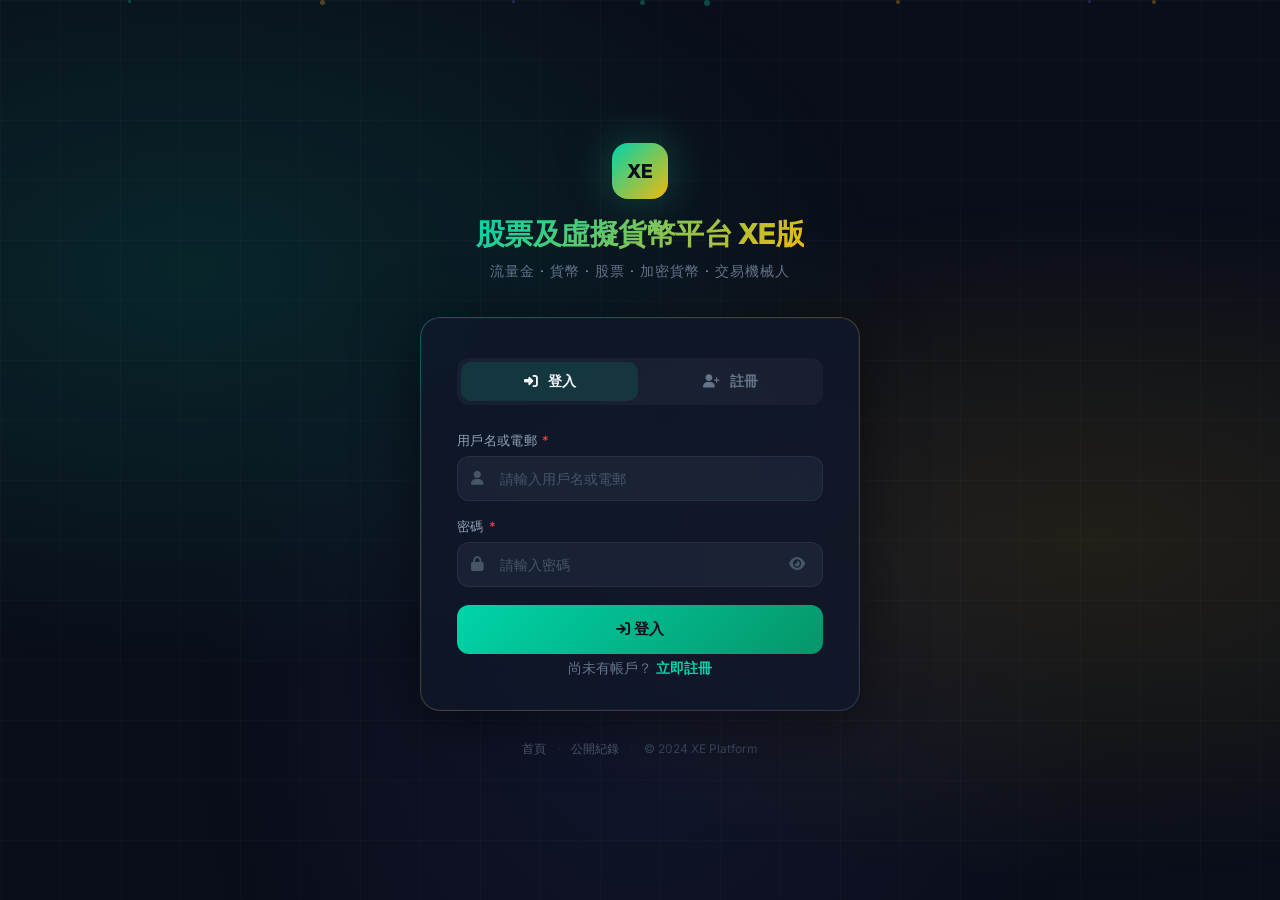
==== frontend/templates/index.html @ 2a048d98 "XE平台 v1.0 - 股票及虛擬貨幣平台" ====
<!DOCTYPE html>
<html lang="zh-HK">
<head>
    <meta charset="UTF-8">
    <meta name="viewport" content="width=device-width, initial-scale=1.0">
    <title>股票及虛擬貨幣平台 XE版 — 登入 / 註冊</title>
    <link rel="stylesheet" href="/static/css/style.css">
    <link rel="stylesheet" href="https://cdnjs.cloudflare.com/ajax/libs/font-awesome/6.5.0/css/all.min.css">
    <link href="https://fonts.googleapis.com/css2?family=Inter:wght@300;400;500;600;700;800&display=swap" rel="stylesheet">
    <style>
        /* ===== Auth Page Overrides ===== */
        * { margin: 0; padding: 0; box-sizing: border-box; }

        body {
            font-family: 'Inter', -apple-system, BlinkMacSystemFont, sans-serif;
            background: #0a0e1a;
            color: #f1f5f9;
            min-height: 100vh;
            display: flex;
            flex-direction: column;
            align-items: center;
            justify-content: center;
            overflow: hidden;
            position: relative;
        }

        body::before {
            content: '';
            position: fixed;
            inset: 0;
            background:
                radial-gradient(ellipse at 15% 30%, rgba(0,212,170,0.12) 0%, transparent 45%),
                radial-gradient(ellipse at 85% 60%, rgba(240,185,11,0.10) 0%, transparent 45%),
                radial-gradient(ellipse at 50% 80%, rgba(99,102,241,0.08) 0%, transparent 50%);
            z-index: 0;
            animation: bgShift 10s ease-in-out infinite alternate;
        }

        @keyframes bgShift {
            0% { opacity: 0.7; transform: scale(1); }
            100% { opacity: 1; transform: scale(1.05); }
        }

        /* Floating particles */
        .particles {
            position: fixed;
            inset: 0;
            z-index: 0;
            pointer-events: none;
            overflow: hidden;
        }

        .particle {
            position: absolute;
            width: 4px;
            height: 4px;
            border-radius: 50%;
            opacity: 0.3;
            animation: floatUp linear infinite;
        }

        .particle:nth-child(1) { left: 10%; width: 3px; height: 3px; background: #00d4aa; animation-duration: 18s; animation-delay: 0s; }
        .particle:nth-child(2) { left: 25%; width: 5px; height: 5px; background: #f0b90b; animation-duration: 22s; animation-delay: 2s; }
        .particle:nth-child(3) { left: 40%; width: 3px; height: 3px; background: #6366f1; animation-duration: 15s; animation-delay: 4s; }
        .particle:nth-child(4) { left: 55%; width: 6px; height: 6px; background: #00d4aa; animation-duration: 20s; animation-delay: 1s; }
        .particle:nth-child(5) { left: 70%; width: 4px; height: 4px; background: #f0b90b; animation-duration: 17s; animation-delay: 3s; }
        .particle:nth-child(6) { left: 85%; width: 3px; height: 3px; background: #6366f1; animation-duration: 25s; animation-delay: 5s; }
        .particle:nth-child(7) { left: 50%; width: 5px; height: 5px; background: #00d4aa; animation-duration: 19s; animation-delay: 6s; }
        .particle:nth-child(8) { left: 90%; width: 4px; height: 4px; background: #f0b90b; animation-duration: 21s; animation-delay: 2.5s; }

        @keyframes floatUp {
            0% { transform: translateY(100vh) scale(0); opacity: 0; }
            10% { opacity: 0.3; }
            90% { opacity: 0.15; }
            100% { transform: translateY(-10vh) scale(1); opacity: 0; }
        }

        /* Grid overlay */
        .grid-overlay {
            position: fixed;
            inset: 0;
            z-index: 0;
            background-image:
                linear-gradient(rgba(255,255,255,0.02) 1px, transparent 1px),
                linear-gradient(90deg, rgba(255,255,255,0.02) 1px, transparent 1px);
            background-size: 60px 60px;
            pointer-events: none;
        }

        /* Header */
        .auth-header {
            position: relative;
            z-index: 2;
            text-align: center;
            margin-bottom: 36px;
        }

        .auth-header .logo-icon {
            width: 56px;
            height: 56px;
            background: linear-gradient(135deg, #00d4aa, #f0b90b);
            border-radius: 16px;
            display: flex;
            align-items: center;
            justify-content: center;
            font-weight: 800;
            font-size: 1.2rem;
            color: #0a0e1a;
            margin: 0 auto 16px;
            box-shadow: 0 0 40px rgba(0,212,170,0.25), 0 0 80px rgba(240,185,11,0.1);
            animation: logoPulse 3s ease-in-out infinite;
        }

        @keyframes logoPulse {
            0%, 100% { box-shadow: 0 0 40px rgba(0,212,170,0.25), 0 0 80px rgba(240,185,11,0.1); }
            50% { box-shadow: 0 0 60px rgba(0,212,170,0.35), 0 0 100px rgba(240,185,11,0.15); }
        }

        .auth-header h1 {
            font-size: 1.8rem;
            font-weight: 800;
            background: linear-gradient(135deg, #00d4aa, #f0b90b);
            -webkit-background-clip: text;
            -webkit-text-fill-color: transparent;
            background-clip: text;
            letter-spacing: -0.5px;
        }

        .auth-header .tagline {
            color: #94a3b8;
            font-size: 0.85rem;
            margin-top: 8px;
            letter-spacing: 1px;
            font-weight: 400;
        }

        .auth-header .tagline span {
            color: #64748b;
        }

        /* Main Card - Glassmorphism */
        .auth-card {
            position: relative;
            z-index: 2;
            width: 440px;
            max-width: 92vw;
            background: rgba(15, 23, 42, 0.75);
            backdrop-filter: blur(24px);
            -webkit-backdrop-filter: blur(24px);
            border: 1px solid rgba(255, 255, 255, 0.06);
            border-radius: 20px;
            padding: 40px 36px 32px;
            box-shadow:
                0 8px 60px rgba(0, 0, 0, 0.5),
                0 0 0 1px rgba(255, 255, 255, 0.03) inset;
            animation: cardEnter 0.6s cubic-bezier(0.16, 1, 0.3, 1) forwards;
            transform: translateY(30px);
            opacity: 0;
        }

        @keyframes cardEnter {
            to { transform: translateY(0); opacity: 1; }
        }

        .auth-card::before {
            content: '';
            position: absolute;
            inset: -1px;
            border-radius: 20px;
            padding: 1px;
            background: linear-gradient(135deg, rgba(0,212,170,0.3), rgba(240,185,11,0.2), rgba(99,102,241,0.2));
            -webkit-mask: linear-gradient(#fff 0 0) content-box, linear-gradient(#fff 0 0);
            -webkit-mask-composite: xor;
            mask-composite: exclude;
            pointer-events: none;
        }

        /* Tabs */
        .auth-tabs {
            display: flex;
            gap: 4px;
            background: rgba(255, 255, 255, 0.04);
            border-radius: 12px;
            padding: 4px;
            margin-bottom: 28px;
            position: relative;
        }

        .auth-tab {
            flex: 1;
            padding: 10px 16px;
            text-align: center;
            border: none;
            background: transparent;
            color: #64748b;
            font-size: 0.9rem;
            font-weight: 600;
            cursor: pointer;
            border-radius: 10px;
            transition: all 0.3s ease;
            position: relative;
            z-index: 1;
            font-family: inherit;
        }

        .auth-tab i {
            margin-right: 6px;
            font-size: 0.85rem;
        }

        .auth-tab.active {
            color: #f1f5f9;
            background: rgba(0, 212, 170, 0.12);
        }

        .auth-tab:hover:not(.active) {
            color: #94a3b8;
            background: rgba(255, 255, 255, 0.03);
        }

        /* Form Containers */
        .auth-form-container {
            position: relative;
        }

        .auth-form {
            display: none;
            animation: formSlide 0.35s cubic-bezier(0.16, 1, 0.3, 1) forwards;
        }

        .auth-form.active {
            display: block;
        }

        @keyframes formSlide {
            from { opacity: 0; transform: translateY(12px); }
            to { opacity: 1; transform: translateY(0); }
        }

        /* Form Fields */
        .auth-field {
            margin-bottom: 18px;
        }

        .auth-field label {
            display: block;
            font-size: 0.8rem;
            font-weight: 500;
            color: #94a3b8;
            margin-bottom: 6px;
            letter-spacing: 0.3px;
        }

        .auth-field label .required {
            color: #ef4444;
            margin-left: 2px;
        }

        .input-wrapper {
            position: relative;
            display: flex;
            align-items: center;
        }

        .input-wrapper .input-icon {
            position: absolute;
            left: 14px;
            color: #475569;
            font-size: 0.9rem;
            pointer-events: none;
            transition: color 0.2s;
        }

        .input-wrapper:focus-within .input-icon {
            color: #00d4aa;
        }

        .auth-field input {
            width: 100%;
            padding: 13px 14px 13px 42px;
            background: rgba(30, 41, 59, 0.7);
            border: 1px solid rgba(255, 255, 255, 0.06);
            border-radius: 12px;
            color: #f1f5f9;
            font-size: 0.9rem;
            font-family: inherit;
            transition: all 0.25s ease;
            outline: none;
        }

        .auth-field input:focus {
            border-color: rgba(0, 212, 170, 0.4);
            background: rgba(30, 41, 59, 0.9);
            box-shadow: 0 0 0 3px rgba(0, 212, 170, 0.08);
        }

        .auth-field input::placeholder {
            color: #475569;
            font-size: 0.85rem;
        }

        .auth-field input.invite-code {
            text-transform: uppercase;
            font-weight: 600;
            letter-spacing: 2px;
            font-size: 0.95rem;
        }

        .auth-field .field-hint {
            display: block;
            font-size: 0.75rem;
            color: #475569;
            margin-top: 5px;
        }

        /* Password toggle */
        .password-toggle {
            position: absolute;
            right: 14px;
            background: none;
            border: none;
            color: #475569;
            cursor: pointer;
            font-size: 0.9rem;
            padding: 4px;
            transition: color 0.2s;
        }

        .password-toggle:hover {
            color: #94a3b8;
        }

        /* Submit Button */
        .auth-submit {
            width: 100%;
            padding: 14px;
            border: none;
            border-radius: 12px;
            font-size: 0.95rem;
            font-weight: 700;
            font-family: inherit;
            cursor: pointer;
            background: linear-gradient(135deg, #00d4aa, #059669);
            color: #0a0e1a;
            transition: all 0.3s ease;
            margin-top: 6px;
            display: flex;
            align-items: center;
            justify-content: center;
            gap: 10px;
            position: relative;
            overflow: hidden;
        }

        .auth-submit::before {
            content: '';
            position: absolute;
            inset: 0;
            background: linear-gradient(135deg, #00d4aa, #f0b90b);
            opacity: 0;
            transition: opacity 0.3s ease;
        }

        .auth-submit:hover::before {
            opacity: 1;
        }

        .auth-submit:hover {
            transform: translateY(-2px);
            box-shadow: 0 8px 30px rgba(0, 212, 170, 0.3);
        }

        .auth-submit:active {
            transform: translateY(0);
        }

        .auth-submit span {
            position: relative;
            z-index: 1;
        }

        .auth-submit i {
            position: relative;
            z-index: 1;
            font-size: 0.9rem;
        }

        .auth-submit:disabled {
            opacity: 0.6;
            cursor: not-allowed;
            transform: none !important;
            box-shadow: none !important;
        }

        /* Divider */
        .auth-divider {
            display: flex;
            align-items: center;
            gap: 16px;
            margin: 20px 0 16px;
        }

        .auth-divider::before,
        .auth-divider::after {
            content: '';
            flex: 1;
            height: 1px;
            background: linear-gradient(90deg, transparent, rgba(255,255,255,0.06), transparent);
        }

        .auth-divider span {
            color: #475569;
            font-size: 0.8rem;
            white-space: nowrap;
        }

        /* Switch link */
        .auth-switch {
            text-align: center;
            font-size: 0.85rem;
            color: #64748b;
            margin-top: 6px;
        }

        .auth-switch a {
            color: #00d4aa;
            text-decoration: none;
            font-weight: 600;
            cursor: pointer;
            transition: color 0.2s;
        }

        .auth-switch a:hover {
            color: #f0b90b;
            text-decoration: underline;
        }

        /* Terms */
        .auth-terms {
            margin-top: 18px;
            padding: 14px 16px;
            background: rgba(245, 158, 11, 0.06);
            border: 1px solid rgba(245, 158, 11, 0.12);
            border-radius: 12px;
            font-size: 0.75rem;
            color: #64748b;
            line-height: 1.7;
        }

        .auth-terms strong {
            color: #94a3b8;
        }

        /* Error / Success message inline */
        .auth-message {
            padding: 10px 14px;
            border-radius: 10px;
            font-size: 0.82rem;
            margin-bottom: 16px;
            display: none;
            align-items: center;
            gap: 8px;
        }

        .auth-message.show {
            display: flex;
        }

        .auth-message.error {
            background: rgba(239, 68, 68, 0.1);
            border: 1px solid rgba(239, 68, 68, 0.2);
            color: #fca5a5;
        }

        .auth-message.success {
            background: rgba(16, 185, 129, 0.1);
            border: 1px solid rgba(16, 185, 129, 0.2);
            color: #6ee7b7;
        }

        /* Footer */
        .auth-footer {
            position: relative;
            z-index: 2;
            text-align: center;
            margin-top: 30px;
            font-size: 0.75rem;
            color: #334155;
        }

        .auth-footer a {
            color: #475569;
            text-decoration: none;
            transition: color 0.2s;
        }

        .auth-footer a:hover {
            color: #64748b;
        }

        .auth-footer .sep {
            margin: 0 8px;
            color: #1e293b;
        }

        /* ===== Responsive ===== */
        @media (max-width: 480px) {
            .auth-card {
                padding: 28px 20px 24px;
                border-radius: 16px;
            }

            .auth-header h1 {
                font-size: 1.4rem;
            }

            .auth-header .logo-icon {
                width: 44px;
                height: 44px;
                font-size: 1rem;
            }

            .auth-tab {
                font-size: 0.8rem;
                padding: 8px 10px;
            }

            .auth-tab i {
                margin-right: 4px;
            }

            .auth-field input {
                padding: 11px 12px 11px 38px;
                font-size: 0.85rem;
            }
        }

        @media (max-height: 700px) {
            .auth-header {
                margin-bottom: 20px;
            }
            .auth-header .logo-icon {
                width: 42px;
                height: 42px;
                margin-bottom: 10px;
            }
            .auth-header h1 {
                font-size: 1.5rem;
            }
            .auth-card {
                padding: 24px 28px 20px;
            }
            .auth-field {
                margin-bottom: 12px;
            }
        }

        /* Loading spinner for button */
        .btn-spinner {
            display: none;
            width: 18px;
            height: 18px;
            border: 2px solid rgba(10, 14, 26, 0.2);
            border-top-color: #0a0e1a;
            border-radius: 50%;
            animation: spin 0.6s linear infinite;
            position: relative;
            z-index: 1;
        }

        .auth-submit.loading .btn-spinner {
            display: inline-block;
        }

        .auth-submit.loading .btn-text {
            display: none;
        }

        .auth-submit.loading .btn-spinner + .btn-text {
            display: inline;
        }

        @keyframes spin {
            to { transform: rotate(360deg); }
        }

        /* Invite code validation indicator */
        .invite-status {
            font-size: 0.75rem;
            margin-top: 4px;
            display: none;
            align-items: center;
            gap: 4px;
        }

        .invite-status.show {
            display: flex;
        }

        .invite-status.valid {
            color: #10b981;
        }

        .invite-status.invalid {
            color: #ef4444;
        }
    </style>
</head>
<body>

    <!-- Background Particles -->
    <div class="particles">
        <div class="particle"></div>
        <div class="particle"></div>
        <div class="particle"></div>
        <div class="particle"></div>
        <div class="particle"></div>
        <div class="particle"></div>
        <div class="particle"></div>
        <div class="particle"></div>
    </div>

    <div class="grid-overlay"></div>

    <!-- Header -->
    <div class="auth-header">
        <div class="logo-icon">XE</div>
        <h1>股票及虛擬貨幣平台 XE版</h1>
        <p class="tagline">
            <span>流量金</span> · <span>貨幣</span> · <span>股票</span> · <span>加密貨幣</span> · <span>交易機械人</span>
        </p>
    </div>

    <!-- Auth Card -->
    <div class="auth-card" id="authCard">

        <!-- Tabs -->
        <div class="auth-tabs" role="tablist">
            <button class="auth-tab active" data-tab="login" role="tab" aria-selected="true">
                <i class="fas fa-sign-in-alt"></i> 登入
            </button>
            <button class="auth-tab" data-tab="register" role="tab" aria-selected="false">
                <i class="fas fa-user-plus"></i> 註冊
            </button>
        </div>

        <!-- Message area -->
        <div class="auth-message" id="authMessage"></div>

        <!-- Login Form -->
        <div class="auth-form-container">
            <form class="auth-form active" id="loginForm" autocomplete="off">
                <div class="auth-field">
                    <label>用戶名或電郵 <span class="required">*</span></label>
                    <div class="input-wrapper">
                        <i class="fas fa-user input-icon"></i>
                        <input type="text" name="username" placeholder="請輸入用戶名或電郵" required autocomplete="username">
                    </div>
                </div>
                <div class="auth-field">
                    <label>密碼 <span class="required">*</span></label>
                    <div class="input-wrapper">
                        <i class="fas fa-lock input-icon"></i>
                        <input type="password" name="password" id="loginPassword" placeholder="請輸入密碼" required autocomplete="current-password">
                        <button type="button" class="password-toggle" onclick="togglePassword('loginPassword', this)" tabindex="-1">
                            <i class="fas fa-eye"></i>
                        </button>
                    </div>
                </div>
                <button type="submit" class="auth-submit" id="loginBtn">
                    <span class="btn-spinner"></span>
                    <span class="btn-text"><i class="fas fa-arrow-right-to-bracket"></i> 登入</span>
                </button>
                <div class="auth-switch">
                    尚未有帳戶？ <a onclick="switchTab('register')">立即註冊</a>
                </div>
            </form>

            <!-- Register Form -->
            <form class="auth-form" id="registerForm" autocomplete="off">
                <div class="auth-field">
                    <label>邀請碼 <span class="required">*</span></label>
                    <div class="input-wrapper">
                        <i class="fas fa-ticket input-icon"></i>
                        <input type="text" name="invite_code" id="inviteCode" class="invite-code"
                               placeholder="請輸入邀請碼（自動大寫）" required maxlength="20"
                               oninput="this.value = this.value.toUpperCase()">
                    </div>
                    <div class="invite-status" id="inviteStatus"></div>
                    <small class="field-hint">需要有效邀請碼才能註冊</small>
                </div>
                <div class="auth-field">
                    <label>用戶名 <span class="required">*</span></label>
                    <div class="input-wrapper">
                        <i class="fas fa-user-circle input-icon"></i>
                        <input type="text" name="username" placeholder="3-20位字母或數字" required minlength="3" maxlength="20" autocomplete="off">
                    </div>
                </div>
                <div class="auth-field">
                    <label>電郵地址 <span class="required">*</span></label>
                    <div class="input-wrapper">
                        <i class="fas fa-envelope input-icon"></i>
                        <input type="email" name="email" placeholder="your@email.com" required autocomplete="email">
                    </div>
                </div>
                <div class="auth-field">
                    <label>密碼 <span class="required">*</span></label>
                    <div class="input-wrapper">
                        <i class="fas fa-lock input-icon"></i>
                        <input type="password" name="password" id="regPassword" placeholder="至少6個字符" required minlength="6" autocomplete="new-password">
                        <button type="button" class="password-toggle" onclick="togglePassword('regPassword', this)" tabindex="-1">
                            <i class="fas fa-eye"></i>
                        </button>
                    </div>
                </div>
                <div class="auth-field">
                    <label>確認密碼 <span class="required">*</span></label>
                    <div class="input-wrapper">
                        <i class="fas fa-lock input-icon"></i>
                        <input type="password" name="confirm_password" id="regConfirmPassword" placeholder="再次輸入密碼" required autocomplete="new-password">
                        <button type="button" class="password-toggle" onclick="togglePassword('regConfirmPassword', this)" tabindex="-1">
                            <i class="fas fa-eye"></i>
                        </button>
                    </div>
                </div>
                <button type="submit" class="auth-submit" id="registerBtn">
                    <span class="btn-spinner"></span>
                    <span class="btn-text"><i class="fas fa-rocket"></i> 註冊帳戶</span>
                </button>
                <div class="auth-switch">
                    已有帳戶？ <a onclick="switchTab('login')">立即登入</a>
                </div>
                <div class="auth-terms">
                    <strong>📋 註冊即表示你同意：</strong><br>
                    • 1 流量金（TC）永久固定等值 1 USD<br>
                    • 提款需完成 KYC 身份認證<br>
                    • 帳戶僅限本人使用
                </div>
            </form>
        </div>
    </div>

    <!-- Footer -->
    <div class="auth-footer">
        <a href="/">首頁</a>
        <span class="sep">·</span>
        <a href="/public-records">公開紀錄</a>
        <span class="sep">·</span>
        <span>&copy; 2024 XE Platform</span>
    </div>

    <!-- Toast Container -->
    <div id="toastContainer" class="toast-container"></div>

    <script src="/static/js/main.js"></script>
    <script>
        // ============================================================
        //  Auth Page — 登入 / 註冊 (Standalone)
        // ============================================================

        (function() {
            'use strict';

            const DOM = {
                card: document.getElementById('authCard'),
                tabs: document.querySelectorAll('.auth-tab'),
                loginForm: document.getElementById('loginForm'),
                registerForm: document.getElementById('registerForm'),
                loginBtn: document.getElementById('loginBtn'),
                registerBtn: document.getElementById('registerBtn'),
                message: document.getElementById('authMessage'),
                inviteCode: document.getElementById('inviteCode'),
                inviteStatus: document.getElementById('inviteStatus')
            };

            // ---- Tab switching ----
            function switchTab(tabName) {
                DOM.tabs.forEach(t => {
                    const isActive = t.dataset.tab === tabName;
                    t.classList.toggle('active', isActive);
                    t.setAttribute('aria-selected', isActive);
                });

                const loginForm = DOM.loginForm;
                const regForm = DOM.registerForm;
                loginForm.classList.toggle('active', tabName === 'login');
                regForm.classList.toggle('active', tabName === 'register');

                // Clear messages
                hideMessage();

                // Reset validation styling
                [loginForm, regForm].forEach(f => f.querySelectorAll('input').forEach(i => i.style.borderColor = ''));
            }

            // Expose globally for onclick
            window.switchTab = switchTab;

            // ---- Password visibility toggle ----
            window.togglePassword = function(inputId, btn) {
                const input = document.getElementById(inputId);
                if (!input) return;
                const isPassword = input.type === 'password';
                input.type = isPassword ? 'text' : 'password';
                btn.querySelector('i').className = isPassword ? 'fas fa-eye-slash' : 'fas fa-eye';
            };

            // ---- Show inline message ----
            function showMessage(text, type) {
                const el = DOM.message;
                el.textContent = text;
                el.className = 'auth-message ' + type + ' show';
            }

            function hideMessage() {
                DOM.message.className = 'auth-message';
                DOM.message.textContent = '';
            }

            // ---- Set loading state ----
            function setLoading(btn, loading) {
                btn.classList.toggle('loading', loading);
                btn.disabled = loading;
            }

            // ---- Invite code validation (blur) ----
            if (DOM.inviteCode) {
                DOM.inviteCode.addEventListener('blur', async function() {
                    const code = this.value.trim();
                    const statusEl = DOM.inviteStatus;
                    if (code.length < 6) {
                        statusEl.className = 'invite-status';
                        statusEl.textContent = '';
                        return;
                    }
                    try {
                        const res = await fetch('/auth/check-invite-code', {
                            method: 'POST',
                            headers: { 'Content-Type': 'application/json' },
                            body: JSON.stringify({ code })
                        });
                        const data = await res.json();
                        if (data.valid) {
                            statusEl.className = 'invite-status show valid';
                            statusEl.innerHTML = '<i class="fas fa-check-circle"></i> 有效邀請碼（' + (data.owner ? '來自 ' + data.owner : '') + '）';
                            this.style.borderColor = '#10b981';
                        } else {
                            statusEl.className = 'invite-status show invalid';
                            statusEl.innerHTML = '<i class="fas fa-exclamation-circle"></i> ' + (data.message || '無效邀請碼');
                            this.style.borderColor = '#ef4444';
                        }
                    } catch (e) {
                        statusEl.className = 'invite-status show invalid';
                        statusEl.innerHTML = '<i class="fas fa-exclamation-circle"></i> 驗證失敗';
                        this.style.borderColor = '#ef4444';
                    }
                });
            }

            // ---- LOGIN ----
            DOM.loginForm.addEventListener('submit', async function(e) {
                e.preventDefault();
                hideMessage();

                const formData = new FormData(this);
                const data = {
                    username: formData.get('username').trim(),
                    password: formData.get('password')
                };

                if (!data.username || !data.password) {
                    showMessage('請填寫用戶名和密碼', 'error');
                    return;
                }

                setLoading(DOM.loginBtn, true);

                try {
                    const res = await fetch('/auth/login', {
                        method: 'POST',
                        headers: { 'Content-Type': 'application/json' },
                        body: JSON.stringify(data)
                    });
                    const result = await res.json();

                    if (result.success) {
                        showMessage(result.message || '登入成功 🎉', 'success');
                        setTimeout(() => { window.location.href = '/dashboard'; }, 800);
                    } else {
                        showMessage(result.message || '登入失敗，請檢查用戶名或密碼', 'error');
                        setLoading(DOM.loginBtn, false);
                    }
                } catch (err) {
                    showMessage('網絡錯誤，請稍後再試', 'error');
                    setLoading(DOM.loginBtn, false);
                }
            });

            // ---- REGISTER ----
            DOM.registerForm.addEventListener('submit', async function(e) {
                e.preventDefault();
                hideMessage();

                const formData = new FormData(this);
                const data = {
                    username: formData.get('username').trim(),
                    email: formData.get('email').trim(),
                    password: formData.get('password'),
                    confirm_password: formData.get('confirm_password'),
                    invite_code: formData.get('invite_code').trim().toUpperCase()
                };

                // Validation
                if (!data.invite_code || data.invite_code.length < 6) {
                    showMessage('請輸入有效的邀請碼', 'error');
                    return;
                }
                if (!data.username || data.username.length < 3) {
                    showMessage('用戶名至少需要3個字符', 'error');
                    return;
                }
                if (!data.email || !data.email.includes('@')) {
                    showMessage('請輸入有效的電郵地址', 'error');
                    return;
                }
                if (data.password.length < 6) {
                    showMessage('密碼至少需要6個字符', 'error');
                    return;
                }
                if (data.password !== data.confirm_password) {
                    showMessage('兩次輸入嘅密碼唔一致', 'error');
                    return;
                }

                setLoading(DOM.registerBtn, true);

                try {
                    const res = await fetch('/auth/register', {
                        method: 'POST',
                        headers: { 'Content-Type': 'application/json' },
                        body: JSON.stringify({
                            username: data.username,
                            email: data.email,
                            password: data.password,
                            invite_code: data.invite_code
                        })
                    });
                    const result = await res.json();

                    if (result.success) {
                        showMessage(result.message || '註冊成功 🎉 即將跳轉...', 'success');
                        setTimeout(() => { window.location.href = '/dashboard'; }, 1200);
                    } else {
                        showMessage(result.message || '註冊失敗', 'error');
                        setLoading(DOM.registerBtn, false);
                    }
                } catch (err) {
                    showMessage('網絡錯誤，請稍後再試', 'error');
                    setLoading(DOM.registerBtn, false);
                }
            });

            // ---- Tab click handlers ----
            DOM.tabs.forEach(tab => {
                tab.addEventListener('click', function() {
                    switchTab(this.dataset.tab);
                });
            });

        })();
    </script>
</body>
</html>
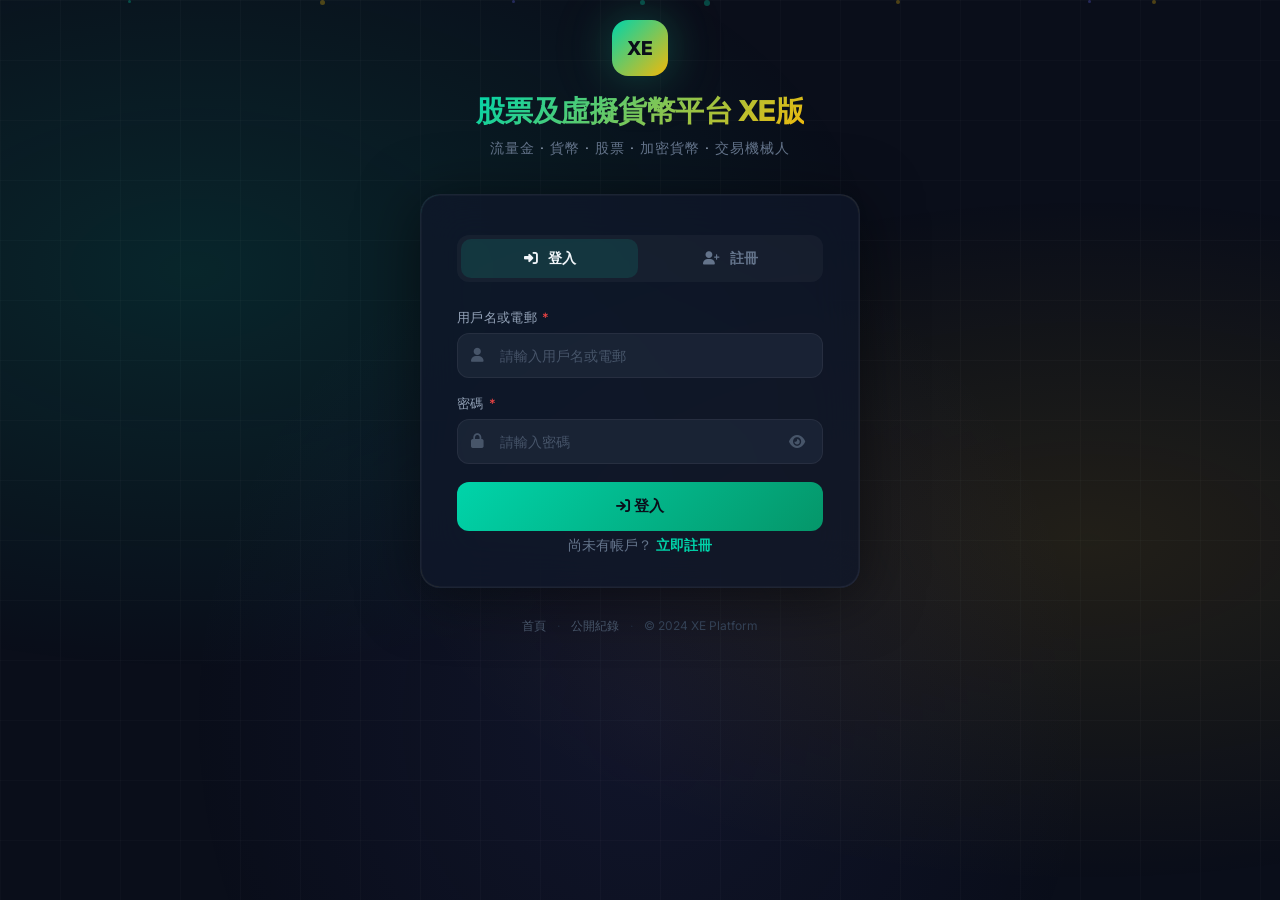
==== commit 60470ef1: "邀請碼改為可選，支援公開註冊" ====
--- a/frontend/templates/index.html
+++ b/frontend/templates/index.html
@@ -1,10 +1,28 @@
 <!DOCTYPE html>
 <html lang="zh-HK">
 <head>
-    <meta charset="UTF-8">
-    <meta name="viewport" content="width=device-width, initial-scale=1.0">
-    <title>股票及虛擬貨幣平台 XE版 — 登入 / 註冊</title>
-    <link rel="stylesheet" href="/static/css/style.css">
+<meta charset="UTF-8">
+<meta name="viewport" content="width=device-width, initial-scale=1.0, maximum-scale=1.0, user-scalable=no">
+<meta name="theme-color" content="#0a0e1a">
+<meta name="apple-mobile-web-app-capable" content="yes">
+<meta name="apple-mobile-web-app-status-bar-style" content="black-translucent">
+<meta name="apple-mobile-web-app-title" content="XE平台">
+<link rel="manifest" href="/static/manifest.json">
+<link rel="apple-touch-icon" href="/static/img/icon-192.svg">
+<link rel="icon" type="image/svg+xml" href="/static/img/icon-192.svg">
+<title>股票及虛擬貨幣平台 XE版</title>
+<link rel="stylesheet" href="/static/css/style.css">
+<script>
+if ('serviceWorker' in navigator) {
+  window.addEventListener('load', () => {
+    navigator.serviceWorker.register('/static/sw.js').then(reg => {
+      console.log('✅ PWA Service Worker 註冊成功');
+    }).catch(err => {
+      console.log('⚠️ PWA Service Worker 註冊失敗:', err);
+    });
+  });
+}
+</script>
     <link rel="stylesheet" href="https://cdnjs.cloudflare.com/ajax/libs/font-awesome/6.5.0/css/all.min.css">
     <link href="https://fonts.googleapis.com/css2?family=Inter:wght@300;400;500;600;700;800&display=swap" rel="stylesheet">
     <style>
@@ -19,9 +37,10 @@
             display: flex;
             flex-direction: column;
             align-items: center;
-            justify-content: center;
-            overflow: hidden;
-            position: relative;
+            justify-content: flex-start;
+            overflow-y: auto;
+            position: relative;
+            padding: 20px 0;
         }
 
         body::before {
@@ -144,6 +163,8 @@
             z-index: 2;
             width: 440px;
             max-width: 92vw;
+            max-height: 90vh;
+            overflow-y: auto;
             background: rgba(15, 23, 42, 0.75);
             backdrop-filter: blur(24px);
             -webkit-backdrop-filter: blur(24px);
@@ -156,6 +177,17 @@
             animation: cardEnter 0.6s cubic-bezier(0.16, 1, 0.3, 1) forwards;
             transform: translateY(30px);
             opacity: 0;
+        }
+
+        .auth-card::-webkit-scrollbar {
+            width: 4px;
+        }
+        .auth-card::-webkit-scrollbar-track {
+            background: transparent;
+        }
+        .auth-card::-webkit-scrollbar-thumb {
+            background: rgba(240,185,11,0.3);
+            border-radius: 2px;
         }
 
         @keyframes cardEnter {
@@ -679,15 +711,15 @@
             <!-- Register Form -->
             <form class="auth-form" id="registerForm" autocomplete="off">
                 <div class="auth-field">
-                    <label>邀請碼 <span class="required">*</span></label>
+                    <label>邀請碼 <span class="optional">(可選)</span></label>
                     <div class="input-wrapper">
                         <i class="fas fa-ticket input-icon"></i>
                         <input type="text" name="invite_code" id="inviteCode" class="invite-code"
-                               placeholder="請輸入邀請碼（自動大寫）" required maxlength="20"
+                               placeholder="邀請碼（可留空，自動大寫）" maxlength="20"
                                oninput="this.value = this.value.toUpperCase()">
                     </div>
                     <div class="invite-status" id="inviteStatus"></div>
-                    <small class="field-hint">需要有效邀請碼才能註冊</small>
+                    <small class="field-hint">邀請碼係可選嘅，你可以直接註冊</small>
                 </div>
                 <div class="auth-field">
                     <label>用戶名 <span class="required">*</span></label>
